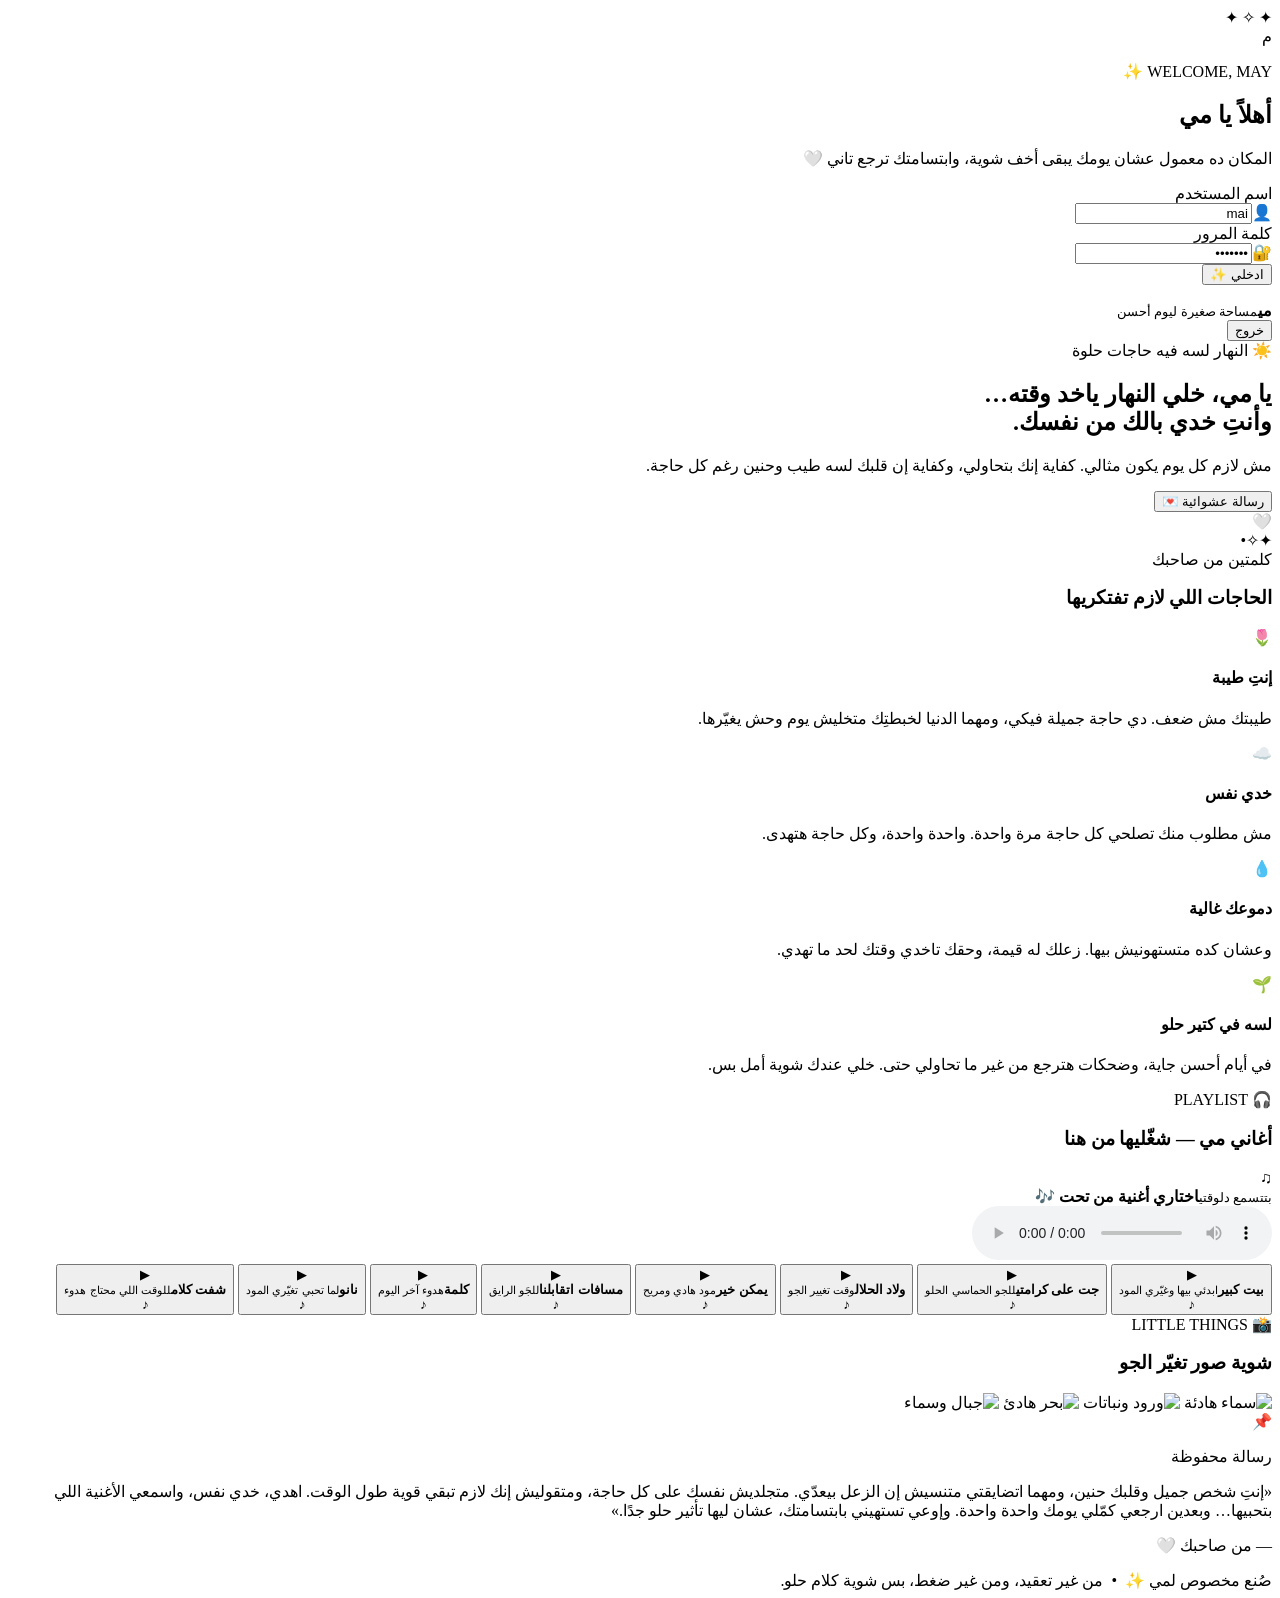
==== index.html @ f69238ac "Add files via upload" ====
<!DOCTYPE html>
<html lang="ar" dir="rtl">
<head>
  <meta charset="UTF-8" />
  <meta name="viewport" content="width=device-width, initial-scale=1.0" />
  <title>مي ✨ — مساحة صغيرة ليوم أحسن</title>
  <meta name="description" content="مساحة لطيفة ومبهجة لصديقتنا مي، فيها صور ورسائل وأغاني مفرحة." />
  <link rel="preconnect" href="https://fonts.googleapis.com">
  <link rel="preconnect" href="https://fonts.gstatic.com" crossorigin>
  <link href="https://fonts.googleapis.com/css2?family=Cairo:wght@400;500;600;700;800&family=Pacifico&display=swap" rel="stylesheet">
  <link rel="stylesheet" href="assets/style.css" />
</head>
<body>
  <div id="app" class="app-shell">
    <section id="loginScreen" class="screen login-screen">
      <div class="login-card glass">
        <div class="sparkles">✦ ✧ ✦</div>
        <div class="avatar">م</div>
        <p class="eyebrow">WELCOME, MAY ✨</p>
        <h1>أهلاً يا مي</h1>
        <p class="login-subtitle">المكان ده معمول عشان يومك يبقى أخف شوية، وابتسامتك ترجع تاني 🤍</p>

        <form id="loginForm" autocomplete="off">
          <label for="username">اسم المستخدم</label>
          <div class="input-wrap"><span>👤</span><input id="username" required value="mai" /></div>
          <label for="password">كلمة المرور</label>
          <div class="input-wrap"><span>🔐</span><input id="password" required type="password" value="1442008" /></div>
          <button class="primary-btn" type="submit">ادخلي ✨</button>
          <p id="loginError" class="error" aria-live="polite"></p>
        </form>
      </div>
    </section>

    <section id="mainScreen" class="screen main-screen hidden">
      <header class="topbar glass">
        <div class="brand"><span class="brand-dot"></span><div><strong>مي</strong><small>مساحة صغيرة ليوم أحسن</small></div></div>
        <button id="logoutBtn" class="ghost-btn">خروج</button>
      </header>

      <main class="content">
        <section class="hero glass">
          <div class="hero-copy">
            <span class="pill">☀️ النهار لسه فيه حاجات حلوة</span>
            <h2>يا مي، خلي النهار ياخد وقته…<br><span>وأنتِ خدي بالك من نفسك.</span></h2>
            <p>مش لازم كل يوم يكون مثالي. كفاية إنك بتحاولي، وكفاية إن قلبك لسه طيب وحنين رغم كل حاجة.</p>
            <button id="messageBtn" class="secondary-btn">رسالة عشوائية 💌</button>
          </div>
          <div class="hero-orbit" aria-hidden="true"><div class="orb">🤍</div><span>✦</span><span>✧</span><span>•</span></div>
        </section>

        <section class="section-head"><div><span class="section-kicker">كلمتين من صاحبك</span><h3>الحاجات اللي لازم تفتكريها</h3></div></section>
        <section class="cards-grid">
          <article class="mini-card glass"><div class="icon pink">🌷</div><h4>إنتِ طيبة</h4><p>طيبتك مش ضعف. دي حاجة جميلة فيكي، ومهما الدنيا لخبطتِك متخليش يوم وحش يغيّرها.</p></article>
          <article class="mini-card glass"><div class="icon yellow">☁️</div><h4>خدي نفس</h4><p>مش مطلوب منك تصلحي كل حاجة مرة واحدة. واحدة واحدة، وكل حاجة هتهدى.</p></article>
          <article class="mini-card glass"><div class="icon blue">💧</div><h4>دموعك غالية</h4><p>وعشان كده متستهونيش بيها. زعلك له قيمة، وحقك تاخدي وقتك لحد ما تهدي.</p></article>
          <article class="mini-card glass"><div class="icon green">🌱</div><h4>لسه في كتير حلو</h4><p>في أيام أحسن جاية، وضحكات هترجع من غير ما تحاولي حتى. خلي عندك شوية أمل بس.</p></article>
        </section>

        <section class="music-panel glass">
          <div class="section-head music-head"><div><span class="section-kicker">🎧 PLAYLIST</span><h3>أغاني مي — شغّليها من هنا</h3></div></div>
          <div class="player-card">
            <div class="now-playing"><span class="equalizer">♫</span><div><small>بتتسمع دلوقتي</small><strong id="nowPlaying">اختاري أغنية من تحت 🎶</strong></div></div>
            <audio id="audioPlayer" controls preload="metadata"></audio>
          </div>
          <div class="playlist" id="playlist">
            <button class="song" type="button" data-src="music/بيتك_كبير.mp3" data-title="بيت كبير">
              <span class="play">▶</span><div><strong>بيت كبير</strong><small>ابدئي بيها وغيّري المود</small></div><span class="arrow">♪</span>
            </button>
            <button class="song" type="button" data-src="music/جت_على_كرامتي.mp3" data-title="جت على كرامتي">
              <span class="play">▶</span><div><strong>جت على كرامتي</strong><small>للجو الحماسي الحلو</small></div><span class="arrow">♪</span>
            </button>
            <button class="song" type="button" data-src="music/ولاد_الهلال.mp3" data-title="ولاد الحلال">
              <span class="play">▶</span><div><strong>ولاد الحلال</strong><small>وقت تغيير الجو</small></div><span class="arrow">♪</span>
            </button>
            <button class="song" type="button" data-src="music/يمكن_خير.mp3" data-title="يمكن خير">
              <span class="play">▶</span><div><strong>يمكن خير</strong><small>مود هادي ومريح</small></div><span class="arrow">♪</span>
            </button>
            <button class="song" type="button" data-src="music/مسافات_اتقابلنا.mp3" data-title="مسافات اتقابلنا">
              <span class="play">▶</span><div><strong>مسافات اتقابلنا</strong><small>للجَو الرايق</small></div><span class="arrow">♪</span>
            </button>
            <button class="song" type="button" data-src="music/كلمة.mp3" data-title="كلمة">
              <span class="play">▶</span><div><strong>كلمة</strong><small>هدوء آخر اليوم</small></div><span class="arrow">♪</span>
            </button>
            <button class="song" type="button" data-src="music/طويت_يناوي_مع_سايب_ليفانت.mp3" data-title="نانو">
              <span class="play">▶</span><div><strong>نانو</strong><small>لما تحبي تغيّري المود</small></div><span class="arrow">♪</span>
            </button>
            <button class="song" type="button" data-src="music/شفت_كلام.mp3" data-title="شفت كلام">
              <span class="play">▶</span><div><strong>شفت كلام</strong><small>للوقت اللي محتاج هدوء</small></div><span class="arrow">♪</span>
            </button>
          </div>
        </section>

        <section class="gallery-panel glass">
          <div class="section-head"><div><span class="section-kicker">📸 LITTLE THINGS</span><h3>شوية صور تغيّر الجو</h3></div></div>
          <div class="gallery">
            <img src="https://images.unsplash.com/photo-1518621736915-f3b1c41bfd00?auto=format&fit=crop&w=900&q=80" alt="سماء هادئة" loading="lazy">
            <img src="https://images.unsplash.com/photo-1497250681960-ef046c08a56e?auto=format&fit=crop&w=900&q=80" alt="ورود ونباتات" loading="lazy">
            <img src="https://images.unsplash.com/photo-1507525428034-b723cf961d3e?auto=format&fit=crop&w=900&q=80" alt="بحر هادئ" loading="lazy">
            <img src="https://images.unsplash.com/photo-1519681393784-d120267933ba?auto=format&fit=crop&w=900&q=80" alt="جبال وسماء" loading="lazy">
          </div>
        </section>

        <section class="note-panel glass">
          <div class="note-card">
            <div class="note-pin">📌</div>
            <p class="note-label">رسالة محفوظة</p>
            <p class="note-text">«إنتِ شخص جميل وقلبك حنين، ومهما اتضايقتي متنسيش إن الزعل بيعدّي. متجلديش نفسك على كل حاجة، ومتقوليش إنك لازم تبقي قوية طول الوقت. اهدي، خدي نفس، واسمعي الأغنية اللي بتحبيها… وبعدين ارجعي كمّلي يومك واحدة واحدة. وإوعي تستهيني بابتسامتك، عشان ليها تأثير حلو جدًا.»</p>
            <p class="note-sign">— من صاحبك 🤍</p>
          </div>
        </section>
      </main>
      <footer>صُنع مخصوص لمي ✨ &nbsp;•&nbsp; من غير تعقيد، ومن غير ضغط، بس شوية كلام حلو.</footer>
    </section>
  </div>

  <div id="toast" class="toast" role="status"></div>
  <script src="assets/script.js"></script>
</body>
</html>
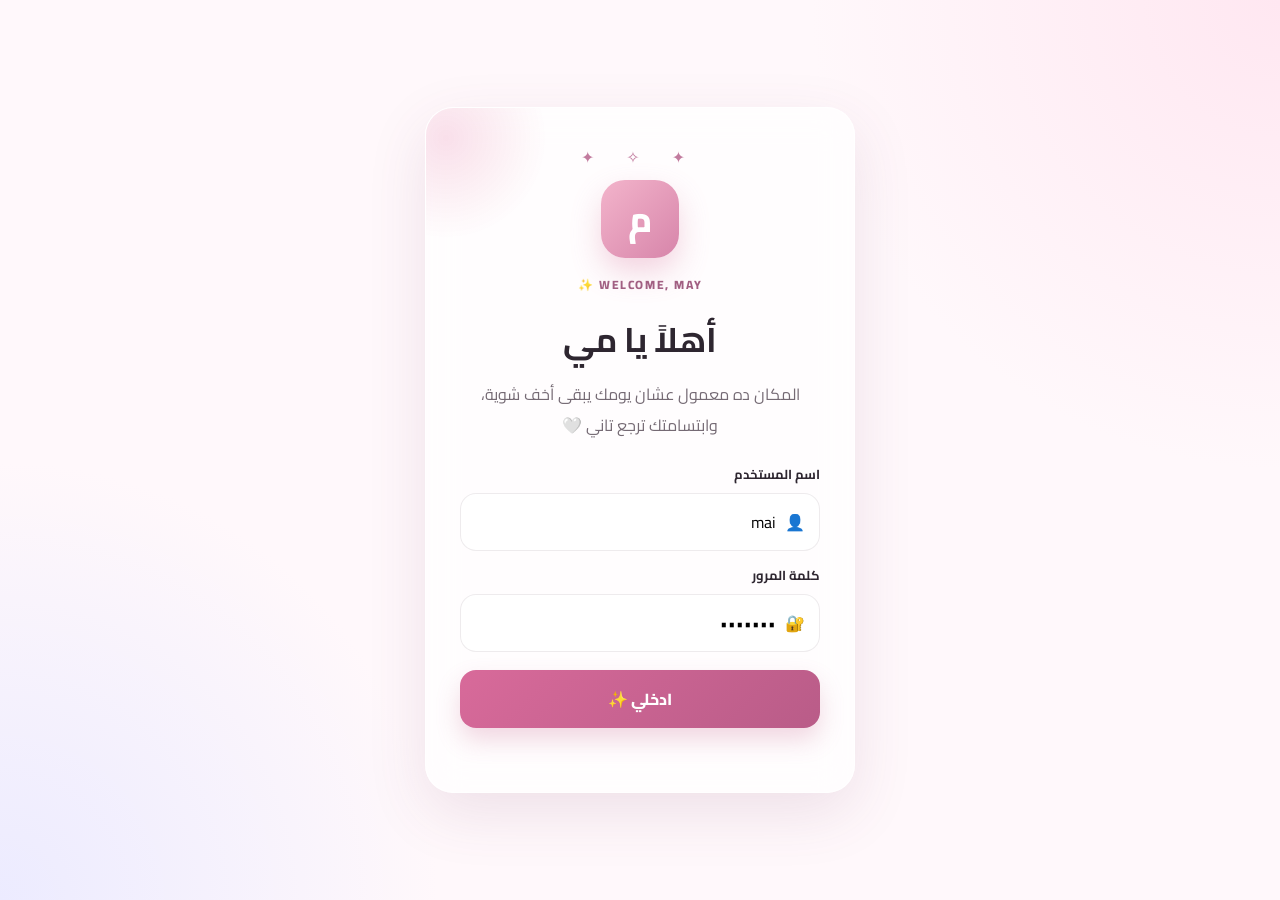
==== commit 2f953b77: "Update index.html" ====
--- a/index.html
+++ b/index.html
@@ -8,7 +8,7 @@
   <link rel="preconnect" href="https://fonts.googleapis.com">
   <link rel="preconnect" href="https://fonts.gstatic.com" crossorigin>
   <link href="https://fonts.googleapis.com/css2?family=Cairo:wght@400;500;600;700;800&family=Pacifico&display=swap" rel="stylesheet">
-  <link rel="stylesheet" href="assets/style.css" />
+  <link rel="stylesheet" href="style.css" />
 </head>
 <body>
   <div id="app" class="app-shell">
@@ -114,6 +114,6 @@
   </div>
 
   <div id="toast" class="toast" role="status"></div>
-  <script src="assets/script.js"></script>
+  <script src="script.js"></script>
 </body>
 </html>
--- a/style.css
+++ b/style.css
@@ -0,0 +1,10 @@
+:root{--bg:#fff8fb;--ink:#2e2630;--muted:#756a74;--primary:#d86a9a;--primary2:#b95c88;--glass:rgba(255,255,255,.74);--line:rgba(92,63,79,.10);--shadow:0 20px 60px rgba(116,61,96,.12)}
+*{box-sizing:border-box}html{scroll-behavior:smooth}body{margin:0;font-family:Cairo,system-ui,sans-serif;color:var(--ink);background:radial-gradient(circle at top right,#ffe7f1 0,transparent 30%),radial-gradient(circle at bottom left,#ecebff 0,transparent 28%),var(--bg);min-height:100vh}button,input{font:inherit}.hidden{display:none!important}.app-shell{min-height:100vh}.screen{min-height:100vh}.glass{background:var(--glass);backdrop-filter:blur(18px);-webkit-backdrop-filter:blur(18px);border:1px solid rgba(255,255,255,.85);box-shadow:var(--shadow)}
+.login-screen{display:grid;place-items:center;padding:24px}.login-card{width:min(430px,100%);padding:34px;border-radius:28px;text-align:center;position:relative;overflow:hidden}.login-card:before{content:"";position:absolute;inset:-80px auto auto -90px;width:220px;height:220px;background:radial-gradient(circle,rgba(237,159,190,.32),transparent 65%)}.sparkles{letter-spacing:14px;color:#c27b9e;margin-bottom:8px}.avatar{width:78px;height:78px;border-radius:24px;display:grid;place-items:center;margin:0 auto 15px;background:linear-gradient(135deg,#f3b4cb,#d785aa);color:#fff;font-size:36px;font-weight:800;box-shadow:0 14px 30px rgba(214,112,155,.3)}.eyebrow,.section-kicker{font-size:12px;letter-spacing:1.6px;font-weight:800;color:#a15f82}.login-card h1{font-size:34px;margin:2px 0 8px}.login-subtitle{color:var(--muted);line-height:1.9;margin:0 0 22px}.login-card form{text-align:right}.login-card label{display:block;font-size:13px;font-weight:700;margin:12px 0 7px}.input-wrap{display:flex;align-items:center;gap:9px;border:1px solid var(--line);background:#fff;border-radius:16px;padding:0 14px}.input-wrap input{width:100%;border:0;outline:none;padding:13px 0;background:transparent}.primary-btn,.secondary-btn,.ghost-btn{border:0;cursor:pointer;transition:.2s}.primary-btn{width:100%;margin-top:18px;padding:14px;border-radius:16px;color:#fff;background:linear-gradient(135deg,var(--primary),var(--primary2));font-weight:800;box-shadow:0 12px 24px rgba(198,86,135,.24)}.primary-btn:hover,.secondary-btn:hover{transform:translateY(-2px)}.error{min-height:22px;color:#b94e62;font-size:12px;text-align:center;margin:8px 0 0}
+.main-screen{padding-bottom:30px}.topbar{position:sticky;top:16px;z-index:20;width:min(1100px,calc(100% - 30px));margin:16px auto 0;padding:12px 16px;border-radius:20px;display:flex;align-items:center;justify-content:space-between}.brand{display:flex;align-items:center;gap:10px}.brand>div{display:flex;flex-direction:column;line-height:1.15}.brand strong{font-size:17px}.brand small{color:var(--muted);font-size:10px}.brand-dot{width:11px;height:11px;border-radius:50%;background:#e88caf;box-shadow:0 0 0 6px rgba(232,140,175,.12)}.ghost-btn{background:#fff;border:1px solid var(--line);padding:9px 14px;border-radius:12px;color:var(--muted)}
+.content{width:min(1100px,calc(100% - 30px));margin:20px auto}.hero{border-radius:28px;padding:30px;display:flex;align-items:center;justify-content:space-between;gap:20px;overflow:hidden;position:relative}.hero:after{content:"";position:absolute;inset:auto -80px -80px auto;width:270px;height:270px;background:radial-gradient(circle,rgba(205,151,229,.22),transparent 65%)}.hero-copy{max-width:720px;position:relative;z-index:2}.pill{display:inline-flex;gap:5px;align-items:center;padding:7px 11px;border-radius:999px;background:#fff;border:1px solid var(--line);font-size:11px;font-weight:700}.hero h2{font-size:42px;line-height:1.35;margin:15px 0 12px}.hero h2 span{background:linear-gradient(90deg,#bf5d8b,#8a6db5);-webkit-background-clip:text;background-clip:text;color:transparent}.hero p{color:var(--muted);font-size:16px;line-height:2;max-width:680px;margin:0 0 17px}.secondary-btn{padding:12px 17px;border-radius:14px;background:#fff;border:1px solid var(--line);font-weight:800;color:#7a4e66}.hero-orbit{width:230px;height:230px;border-radius:50%;background:radial-gradient(circle at 40% 35%,#fff,#ffe6f0 55%,#eadbf7 100%);display:grid;place-items:center;position:relative;flex:none;box-shadow:inset 0 0 35px rgba(255,255,255,.9),0 16px 45px rgba(124,76,127,.12)}.orb{font-size:56px}.hero-orbit span{position:absolute;color:#b5799d}.hero-orbit span:nth-child(2){top:33px;right:44px}.hero-orbit span:nth-child(3){bottom:43px;left:46px}.hero-orbit span:nth-child(4){top:84px;left:27px;font-size:25px}
+.section-head{display:flex;justify-content:space-between;align-items:end;margin:28px 0 13px}.section-head h3{margin:4px 0 0;font-size:24px}.small-note{font-size:11px;color:var(--muted)}.cards-grid{display:grid;grid-template-columns:repeat(4,1fr);gap:13px}.mini-card{padding:18px;border-radius:20px}.mini-card h4{margin:12px 0 6px}.mini-card p{margin:0;color:var(--muted);font-size:13px;line-height:1.9}.icon{width:44px;height:44px;border-radius:14px;display:grid;place-items:center;font-size:21px;background:#fff}.pink{box-shadow:inset 0 0 0 1px #f6d1df}.yellow{box-shadow:inset 0 0 0 1px #f5e5b5}.blue{box-shadow:inset 0 0 0 1px #cbdcf4}.green{box-shadow:inset 0 0 0 1px #cae4d3}
+.music-panel,.gallery-panel,.note-panel{margin-top:22px;border-radius:26px;padding:22px}.music-head{margin:0 0 15px}.player-card{display:flex;align-items:center;gap:16px;padding:14px 16px;margin-bottom:13px;border-radius:19px;background:linear-gradient(135deg,#fff,#fff8fb);border:1px solid var(--line)}.now-playing{display:flex;align-items:center;gap:11px;min-width:220px;flex:1}.now-playing>div{display:flex;flex-direction:column}.now-playing small{font-size:10px;color:var(--muted)}.now-playing strong{font-size:14px;margin-top:2px}.equalizer{width:42px;height:42px;border-radius:14px;display:grid;place-items:center;background:#f6e4ee;color:#a85880;font-size:20px}.player-card audio{width:min(430px,100%)}.playlist{display:grid;grid-template-columns:repeat(2,1fr);gap:11px}.song{display:flex;align-items:center;gap:12px;padding:14px;border-radius:17px;background:#fff;color:inherit;text-decoration:none;border:1px solid var(--line);transition:.2s}.song:hover{transform:translateY(-2px);box-shadow:0 12px 28px rgba(106,62,91,.08)}.song.active{border-color:#e4a7c1;background:#fff5f9;box-shadow:0 8px 20px rgba(216,106,154,.10)}.play{width:39px;height:39px;border-radius:13px;display:grid;place-items:center;background:#f6e4ee;color:#a85880;font-size:14px}.song div{flex:1;display:flex;flex-direction:column}.song strong{font-size:14px}.song small{font-size:11px;color:var(--muted);margin-top:3px}.arrow{color:#a46c88}.music-tip{margin-top:12px;padding:10px 12px;border-radius:12px;background:rgba(247,234,242,.7);font-size:11px;color:#7d6471}
+.gallery{display:grid;grid-template-columns:repeat(4,1fr);gap:10px}.gallery img{width:100%;aspect-ratio:1/1;object-fit:cover;border-radius:18px;display:block;filter:saturate(.95);transition:.25s}.gallery img:hover{transform:scale(1.02);filter:saturate(1.05)}.note-card{position:relative;padding:22px;border-radius:21px;background:linear-gradient(135deg,#fffdf2,#fff7fb);border:1px solid rgba(171,131,61,.12)}.note-pin{position:absolute;left:20px;top:14px;font-size:21px}.note-label{margin:0;color:#a9743f;font-size:11px;font-weight:800}.note-text{font-size:16px;line-height:2.1;margin:10px 0;color:#53464f}.note-sign{margin:0;color:#967280;font-size:12px;font-weight:700}footer{text-align:center;color:#8b7782;font-size:11px;padding:18px 10px}.toast{position:fixed;left:50%;bottom:22px;transform:translate(-50%,20px);opacity:0;pointer-events:none;background:#2e2630;color:#fff;padding:11px 16px;border-radius:13px;font-size:12px;transition:.25s;z-index:50}.toast.show{opacity:1;transform:translate(-50%,0)}code{font-family:ui-monospace,Consolas,monospace}
+@media (max-width:900px){.cards-grid{grid-template-columns:repeat(2,1fr)}.hero{padding:24px}.hero h2{font-size:34px}.hero-orbit{width:185px;height:185px}.gallery{grid-template-columns:repeat(2,1fr)}}
+@media (max-width:640px){.player-card{flex-direction:column;align-items:stretch}.now-playing{min-width:0}.player-card audio{width:100%}.topbar,.content{width:min(100% - 20px,1100px)}.hero{flex-direction:column;align-items:flex-start}.hero-orbit{align-self:center}.hero h2{font-size:28px}.hero p{font-size:14px}.cards-grid,.playlist{grid-template-columns:1fr}.section-head{align-items:flex-start;gap:8px;flex-direction:column}.music-head{flex-direction:column}.login-card{padding:26px 20px}.note-text{font-size:14px}}
